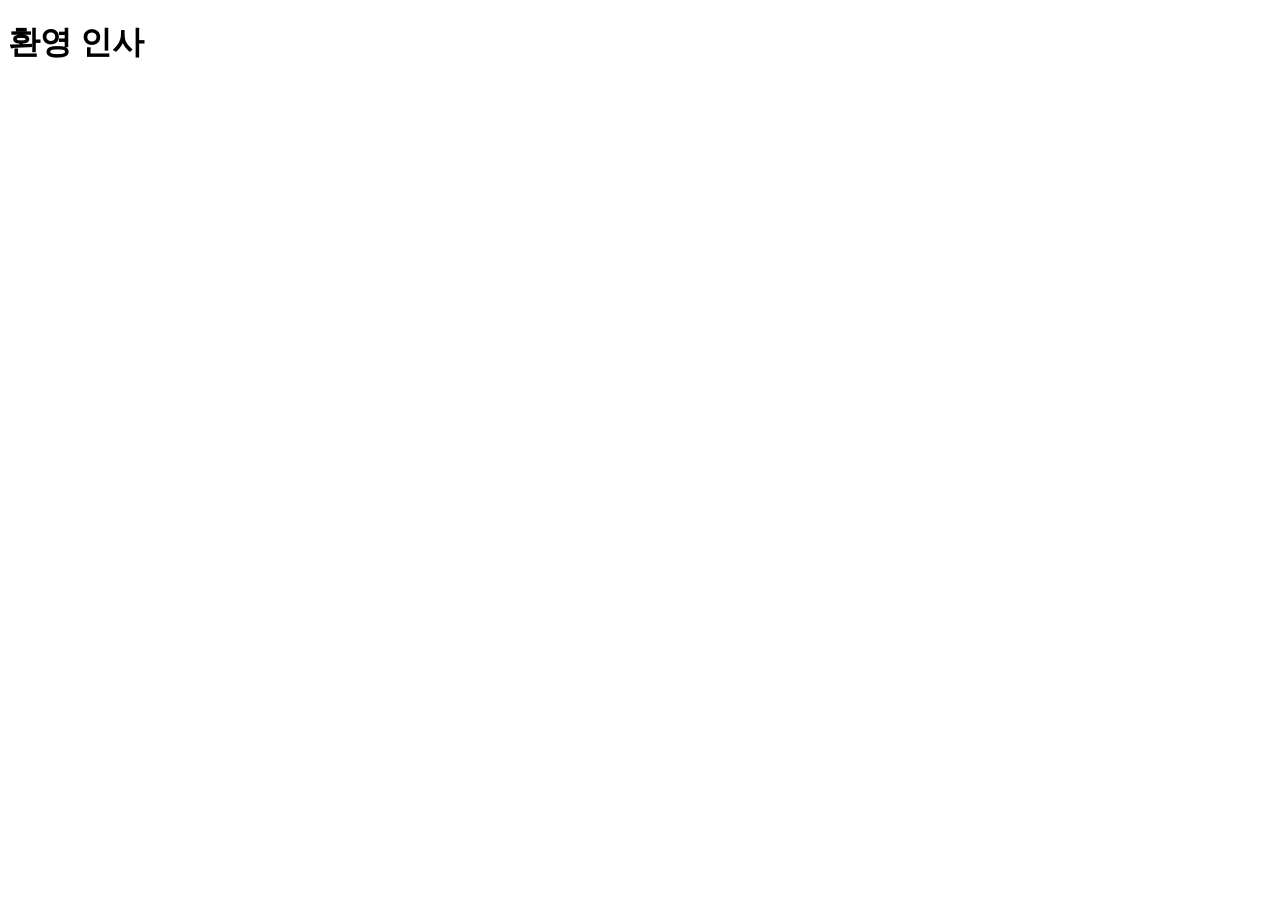
==== index.html @ c52d8b89 "index.html생성 과제" ====
<!DOCTYPE html>
<html lang="en">
<head>
    <meta charset="UTF-8">
    <meta name="viewport" content="width=device-width, initial-scale=1.0">
    <title>[과제]Project 구성과 index.html 생성</title>
</head>
<body>
    <h1>환영 인사</h1>
</body>
</html>
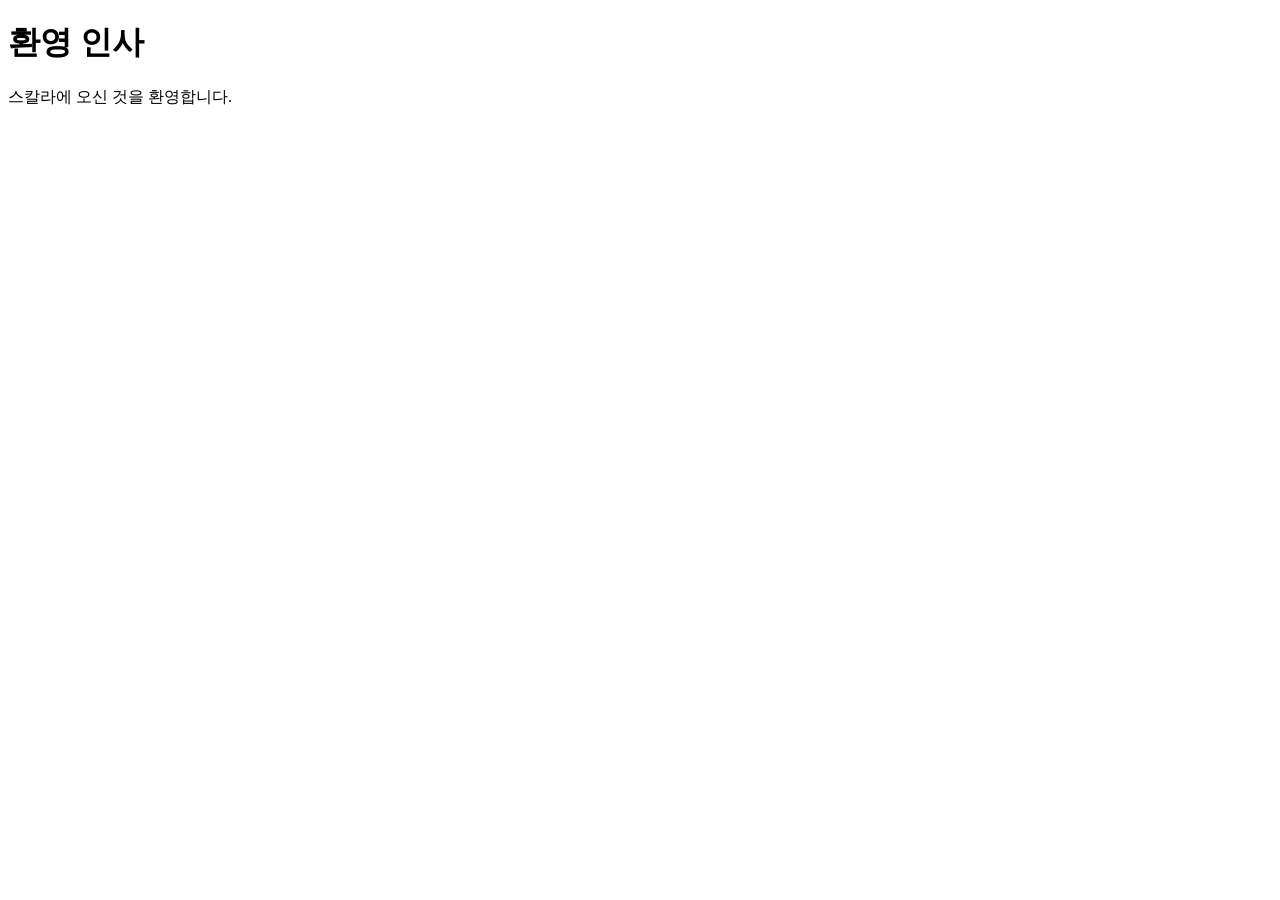
==== commit 2b348ed7: "index.html 과제 완료" ====
--- a/index.html
+++ b/index.html
@@ -7,5 +7,6 @@
 </head>
 <body>
     <h1>환영 인사</h1>
+    <p>스칼라에 오신 것을 환영합니다.</p>
 </body>
 </html>
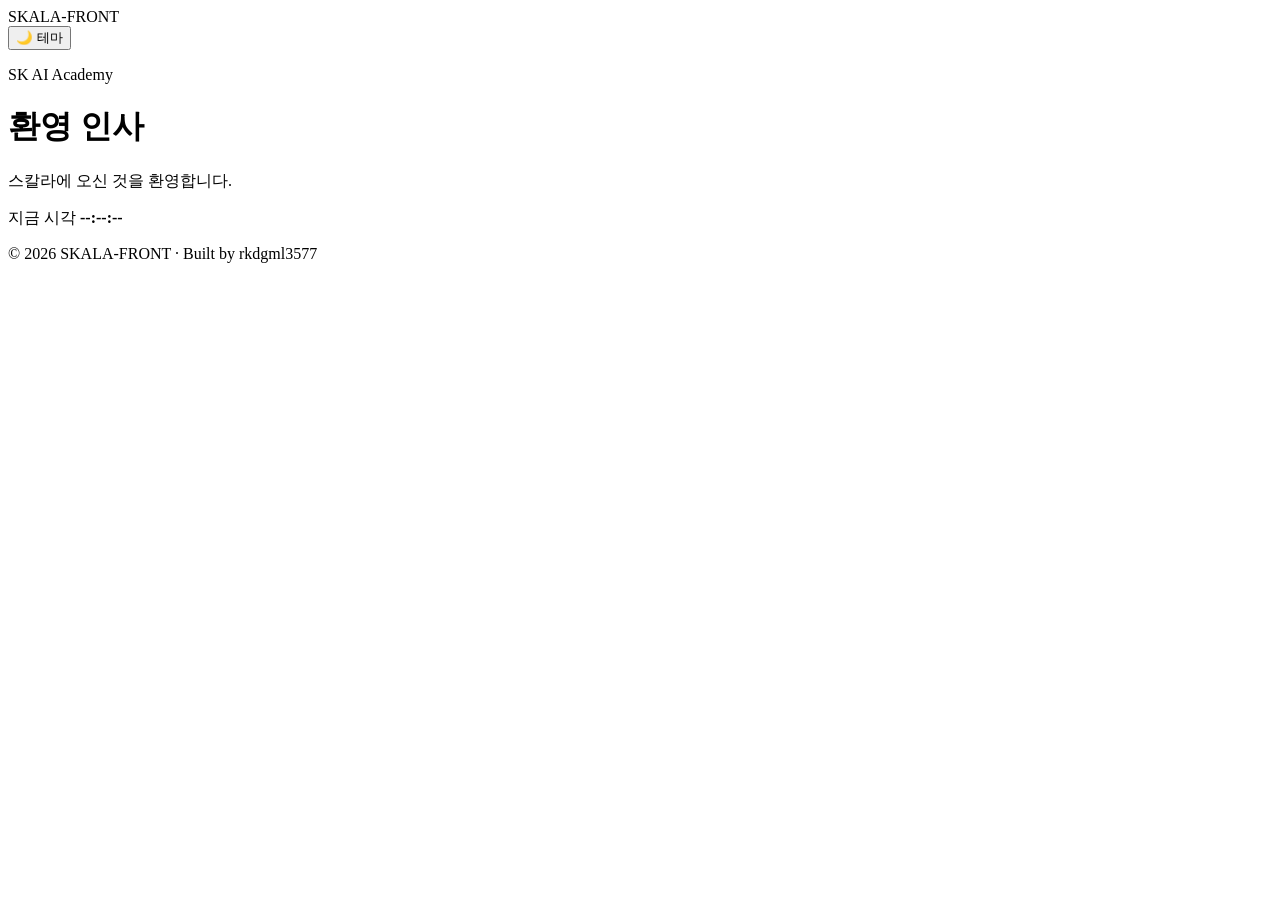
==== commit bdbd0879: "시멘틱 태그로 문서 구조화" ====
--- a/index.html
+++ b/index.html
@@ -1,12 +1,46 @@
 <!DOCTYPE html>
-<html lang="en">
+<html lang="ko">
 <head>
-    <meta charset="UTF-8">
-    <meta name="viewport" content="width=device-width, initial-scale=1.0">
-    <title>[과제]Project 구성과 index.html 생성</title>
+  <meta charset="UTF-8" />
+  <meta name="viewport" content="width=device-width, initial-scale=1.0" />
+
+  <!-- [SEO] 검색 결과에 노출되는 페이지 설명 -->
+  <meta name="description" content="SKALA 과정에 오신 것을 환영합니다. SK그룹 AI 실무자 양성 과정 SKALA-FRONT 소개 페이지입니다." />
+  <meta name="author" content="rkdgml3577" />
+  <!-- [SEO] 소셜 공유 시 미리보기(Open Graph) -->
+  <meta property="og:title" content="Welcome SKALA" />
+  <meta property="og:description" content="스칼라에 오신 것을 환영합니다." />
+  <meta property="og:type" content="website" />
+
+  <title>Welcome SKALA</title>
 </head>
 <body>
-    <h1>환영 인사</h1>
-    <p>스칼라에 오신 것을 환영합니다.</p>
+  <!-- 시맨틱 태그: 페이지 상단 영역 -->
+  <header>
+    <div class="brand">SKALA<span>-FRONT</span></div>
+    <button class="theme-btn" id="themeBtn" aria-label="화면 테마 전환">🌙 테마</button>
+  </header>
+
+  <!-- 시맨틱 태그: 핵심 콘텐츠 영역 -->
+  <main>
+    <p class="eyebrow">SK AI Academy</p>
+
+    <!-- [기본 요구사항] h1 "환영 인사" -->
+    <h1><span id="typed">환영 인사</span><span class="cursor" aria-hidden="true"></span></h1>
+
+    <!-- [기본 요구사항] 본문 p -->
+    <p class="lead">스칼라에 오신 것을 환영합니다.</p>
+
+    <!-- 실시간 시계 -->
+    <div class="clock" role="status" aria-live="off">
+      <span class="dot" aria-hidden="true"></span>
+      지금 시각 <strong id="clock">--:--:--</strong>
+    </div>
+  </main>
+
+  <!-- 시맨틱 태그: 페이지 하단 영역 -->
+  <footer>
+    <p>© 2026 SKALA-FRONT · Built by rkdgml3577</p>
+  </footer>
 </body>
 </html>
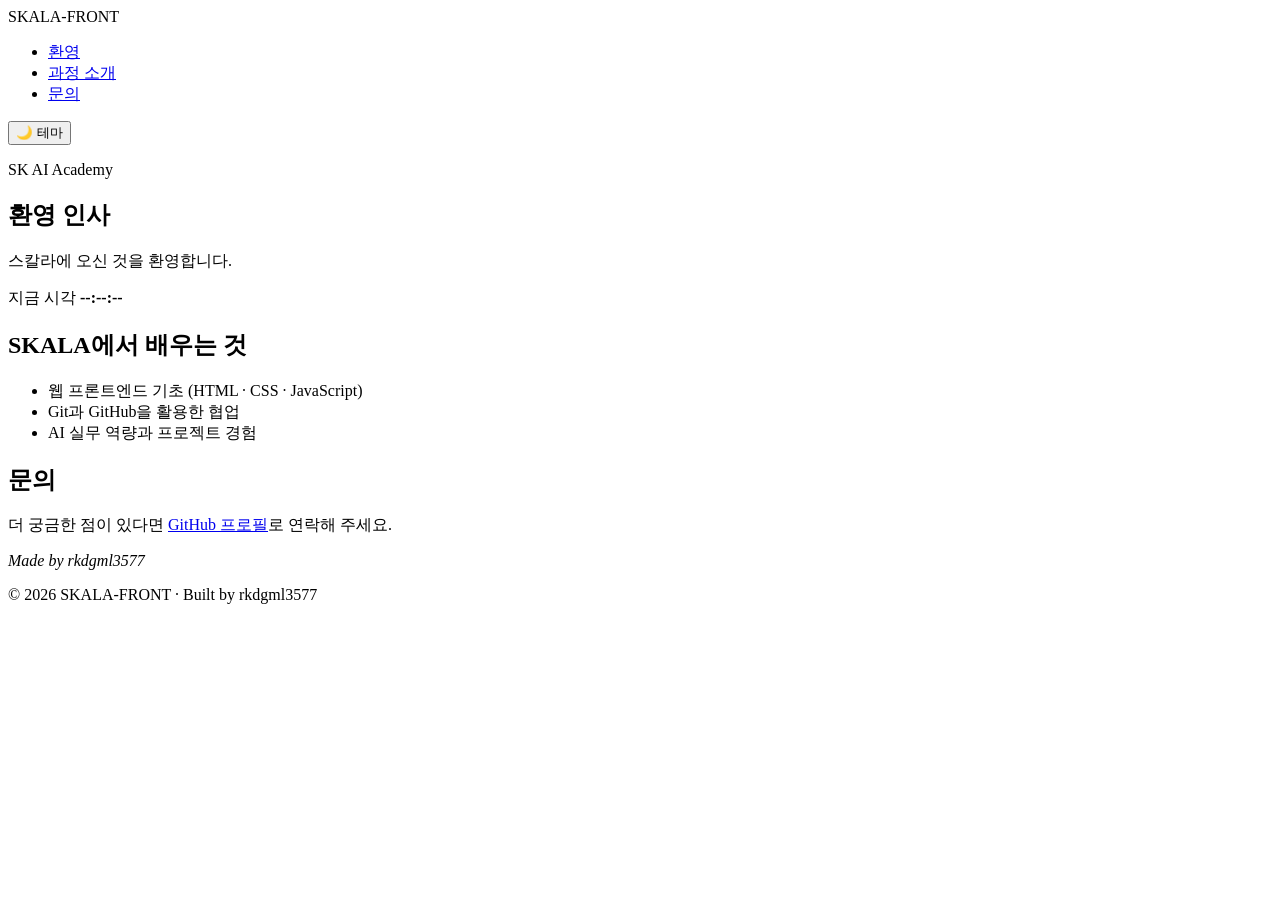
==== commit bbea8d66: "시맨틱 구조화: nav, section, 콘텐츠 목록 및 링크 추가" ====
--- a/index.html
+++ b/index.html
@@ -18,24 +18,58 @@
   <!-- 시맨틱 태그: 페이지 상단 영역 -->
   <header>
     <div class="brand">SKALA<span>-FRONT</span></div>
+
+    <!-- 네비게이션: 페이지 내 각 섹션으로 이동하는 앵커 링크 -->
+    <nav aria-label="주요 메뉴">
+      <ul>
+        <li><a href="#welcome">환영</a></li>
+        <li><a href="#about">과정 소개</a></li>
+        <li><a href="#contact">문의</a></li>
+      </ul>
+    </nav>
+
     <button class="theme-btn" id="themeBtn" aria-label="화면 테마 전환">🌙 테마</button>
   </header>
 
   <!-- 시맨틱 태그: 핵심 콘텐츠 영역 -->
   <main>
-    <p class="eyebrow">SK AI Academy</p>
+    <!-- 환영 섹션 -->
+    <section id="welcome">
+      <p class="eyebrow">SK AI Academy</p>
 
-    <!-- [기본 요구사항] h1 "환영 인사" -->
-    <h1><span id="typed">환영 인사</span><span class="cursor" aria-hidden="true"></span></h1>
+      <!-- [기본 요구사항] h1 "환영 인사" -->
+      <h1><span id="typed">환영 인사</span><span class="cursor" aria-hidden="true"></span></h1>
 
-    <!-- [기본 요구사항] 본문 p -->
-    <p class="lead">스칼라에 오신 것을 환영합니다.</p>
+      <!-- [기본 요구사항] 본문 p -->
+      <p class="lead">스칼라에 오신 것을 환영합니다.</p>
 
-    <!-- 실시간 시계 -->
-    <div class="clock" role="status" aria-live="off">
-      <span class="dot" aria-hidden="true"></span>
-      지금 시각 <strong id="clock">--:--:--</strong>
-    </div>
+      <!-- 실시간 시계 -->
+      <div class="clock" role="status" aria-live="off">
+        <span class="dot" aria-hidden="true"></span>
+        지금 시각 <strong id="clock">--:--:--</strong>
+      </div>
+    </section>
+
+    <!-- 과정 소개 섹션: 목록으로 배우는 내용 안내 -->
+    <section id="about">
+      <h2>SKALA에서 배우는 것</h2>
+      <ul>
+        <li>웹 프론트엔드 기초 (HTML · CSS · JavaScript)</li>
+        <li>Git과 GitHub을 활용한 협업</li>
+        <li>AI 실무 역량과 프로젝트 경험</li>
+      </ul>
+    </section>
+
+    <!-- 문의 섹션 -->
+    <section id="contact">
+      <h2>문의</h2>
+      <p>
+        더 궁금한 점이 있다면
+        <a href="https://github.com/rkdgml3577" target="_blank" rel="noopener noreferrer">GitHub 프로필</a>로
+        연락해 주세요.
+      </p>
+      <address>Made by rkdgml3577</address>
+    </section>
   </main>
 
   <!-- 시맨틱 태그: 페이지 하단 영역 -->
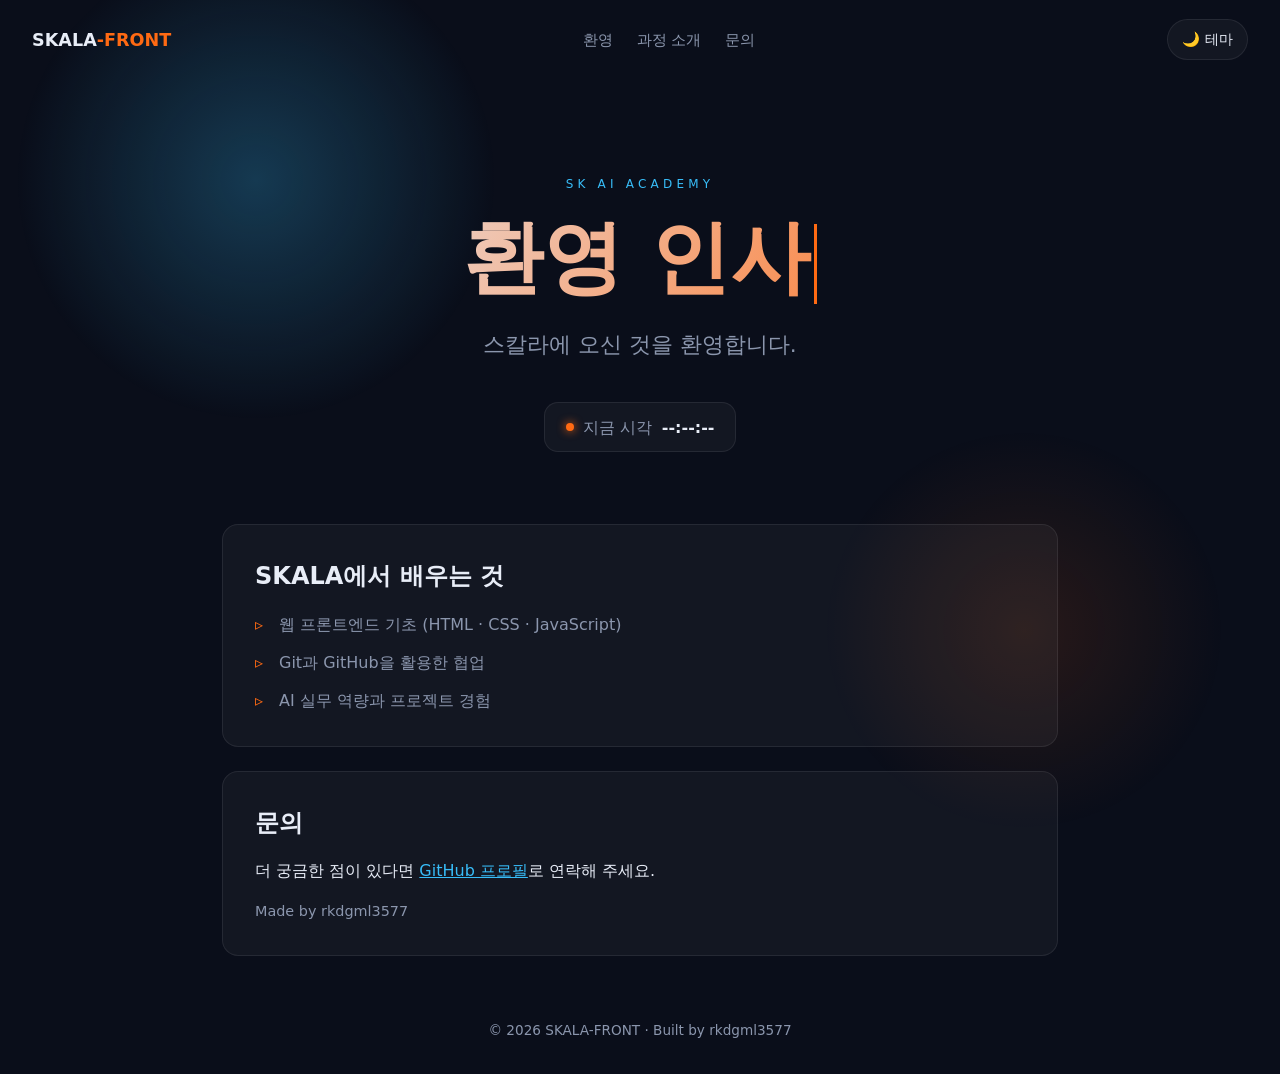
==== commit 87d6f53f: "CSS 스타일링: 다크/라이트 테마, 카드 레이아웃, 반응형 적용" ====
--- a/index.html
+++ b/index.html
@@ -13,6 +13,234 @@
   <meta property="og:type" content="website" />
 
   <title>Welcome SKALA</title>
+  <style>
+    /* ============================================================
+       디자인 토큰 — CSS 변수로 색을 한 곳에서 관리
+       ============================================================ */
+    :root {
+      --bg: #0a0e1a;
+      --surface: rgba(255,255,255,0.04);
+      --border: rgba(255,255,255,0.08);
+      --text: #e8edf7;
+      --text-dim: #8b96ad;
+      --accent: #ff6a13;      /* SK 브랜드 오렌지 — 유일한 강조색 */
+      --accent-2: #38bdf8;    /* 시안 — 보조 */
+      --glow: rgba(56, 189, 248, 0.25);
+      --font: 'Pretendard', 'Noto Sans KR', system-ui, sans-serif;
+    }
+
+    /* 라이트 테마: <html data-theme="light">일 때 값 교체 */
+    html[data-theme="light"] {
+      --bg: #f4f7fc;
+      --surface: rgba(10,14,26,0.03);
+      --border: rgba(10,14,26,0.08);
+      --text: #16203a;
+      --text-dim: #5a677f;
+      --glow: rgba(255, 106, 19, 0.18);
+    }
+
+    * { margin: 0; padding: 0; box-sizing: border-box; }
+
+    body {
+      font-family: var(--font);
+      background: var(--bg);
+      color: var(--text);
+      min-height: 100vh;
+      display: flex;
+      flex-direction: column;
+      transition: background 0.5s ease, color 0.5s ease;
+      line-height: 1.6;
+    }
+
+    /* 배경에 은은하게 흐르는 그라디언트 (시그니처) */
+    body::before {
+      content: "";
+      position: fixed;
+      inset: 0;
+      background:
+        radial-gradient(600px circle at 20% 20%, var(--glow), transparent 40%),
+        radial-gradient(500px circle at 80% 70%, rgba(255,106,19,0.12), transparent 40%);
+      z-index: 0;
+      pointer-events: none;
+    }
+
+    /* ---------- 헤더 & 네비게이션 ---------- */
+    header {
+      position: relative;
+      z-index: 1;
+      display: flex;
+      align-items: center;
+      justify-content: space-between;
+      gap: 1rem;
+      padding: 1.2rem 2rem;
+      flex-wrap: wrap;
+    }
+    .brand { font-weight: 800; font-size: 1.1rem; }
+    .brand span { color: var(--accent); }
+
+    nav ul {
+      display: flex;
+      gap: 1.5rem;
+      list-style: none;   /* 목록의 점 제거 */
+    }
+    nav a {
+      color: var(--text-dim);
+      text-decoration: none;
+      font-size: 0.95rem;
+      transition: color 0.2s ease;
+    }
+    nav a:hover { color: var(--accent); }
+
+    .theme-btn {
+      background: var(--surface);
+      border: 1px solid var(--border);
+      color: var(--text);
+      padding: 0.5rem 0.9rem;
+      border-radius: 999px;
+      cursor: pointer;
+      font: inherit;
+      font-size: 0.9rem;
+      transition: transform 0.15s ease;
+    }
+    .theme-btn:hover { transform: translateY(-2px); }
+    .theme-btn:focus-visible { outline: 2px solid var(--accent); outline-offset: 2px; }
+
+    /* ---------- 메인 ---------- */
+    main {
+      position: relative;
+      z-index: 1;
+      flex: 1;
+      width: 100%;
+      max-width: 900px;
+      margin: 0 auto;
+      padding: 2rem;
+    }
+
+    /* 환영 섹션: 화면 중앙 정렬 */
+    #welcome {
+      text-align: center;
+      padding: 4rem 0 3rem;
+    }
+    .eyebrow {
+      text-transform: uppercase;
+      letter-spacing: 0.35em;
+      font-size: 0.75rem;
+      color: var(--accent-2);
+      margin-bottom: 1.2rem;
+    }
+
+    /* [기본 요구사항] h1 — 그라디언트 텍스트로 강조 */
+    h1 {
+      font-size: clamp(2.8rem, 8vw, 5rem);
+      font-weight: 800;
+      line-height: 1.1;
+      background: linear-gradient(120deg, var(--text), var(--accent));
+      -webkit-background-clip: text;
+      background-clip: text;
+      -webkit-text-fill-color: transparent;
+    }
+    .cursor {
+      display: inline-block;
+      width: 3px; height: 1em;
+      background: var(--accent);
+      margin-left: 4px;
+      vertical-align: text-bottom;
+      -webkit-text-fill-color: var(--accent);
+      animation: blink 1s step-end infinite;
+    }
+    @keyframes blink { 50% { opacity: 0; } }
+
+    /* [기본 요구사항] 본문 p */
+    .lead {
+      margin: 1.5rem auto 0;
+      font-size: clamp(1.05rem, 2.5vw, 1.35rem);
+      color: var(--text-dim);
+      max-width: 40ch;
+    }
+
+    /* 실시간 시계 */
+    .clock {
+      margin-top: 2.5rem;
+      display: inline-flex;
+      align-items: center;
+      gap: 0.6rem;
+      padding: 0.7rem 1.3rem;
+      background: var(--surface);
+      border: 1px solid var(--border);
+      border-radius: 14px;
+      font-variant-numeric: tabular-nums;
+      color: var(--text-dim);
+    }
+    .clock strong { color: var(--text); }
+    .dot {
+      width: 8px; height: 8px; border-radius: 50%;
+      background: var(--accent);
+      box-shadow: 0 0 10px var(--accent);
+      animation: pulse 1.5s ease-in-out infinite;
+    }
+    @keyframes pulse { 50% { opacity: 0.3; transform: scale(0.8); } }
+
+    /* 과정 소개 · 문의 섹션 카드 */
+    #about, #contact {
+      background: var(--surface);
+      border: 1px solid var(--border);
+      border-radius: 16px;
+      padding: 2rem;
+      margin-top: 1.5rem;
+    }
+    h2 {
+      font-size: 1.5rem;
+      margin-bottom: 1rem;
+      color: var(--text);
+    }
+    #about ul {
+      list-style: none;
+      display: flex;
+      flex-direction: column;
+      gap: 0.8rem;
+    }
+    #about li {
+      padding-left: 1.5rem;
+      position: relative;
+      color: var(--text-dim);
+    }
+    /* 목록 앞에 오렌지 점 장식 */
+    #about li::before {
+      content: "▹";
+      position: absolute;
+      left: 0;
+      color: var(--accent);
+    }
+    #contact a { color: var(--accent-2); }
+    #contact address {
+      margin-top: 1rem;
+      font-style: normal;
+      color: var(--text-dim);
+      font-size: 0.9rem;
+    }
+
+    /* ---------- 푸터 ---------- */
+    footer {
+      position: relative;
+      z-index: 1;
+      text-align: center;
+      padding: 2rem;
+      color: var(--text-dim);
+      font-size: 0.85rem;
+    }
+
+    /* ---------- 반응형: 모바일 ---------- */
+    @media (max-width: 600px) {
+      header { justify-content: center; }
+      nav ul { gap: 1rem; }
+      main { padding: 1rem; }
+    }
+
+    /* 접근성: 모션 최소화 설정 사용자 */
+    @media (prefers-reduced-motion: reduce) {
+      *, *::before { animation: none !important; transition: none !important; }
+    }
+  </style>
 </head>
 <body>
   <!-- 시맨틱 태그: 페이지 상단 영역 -->
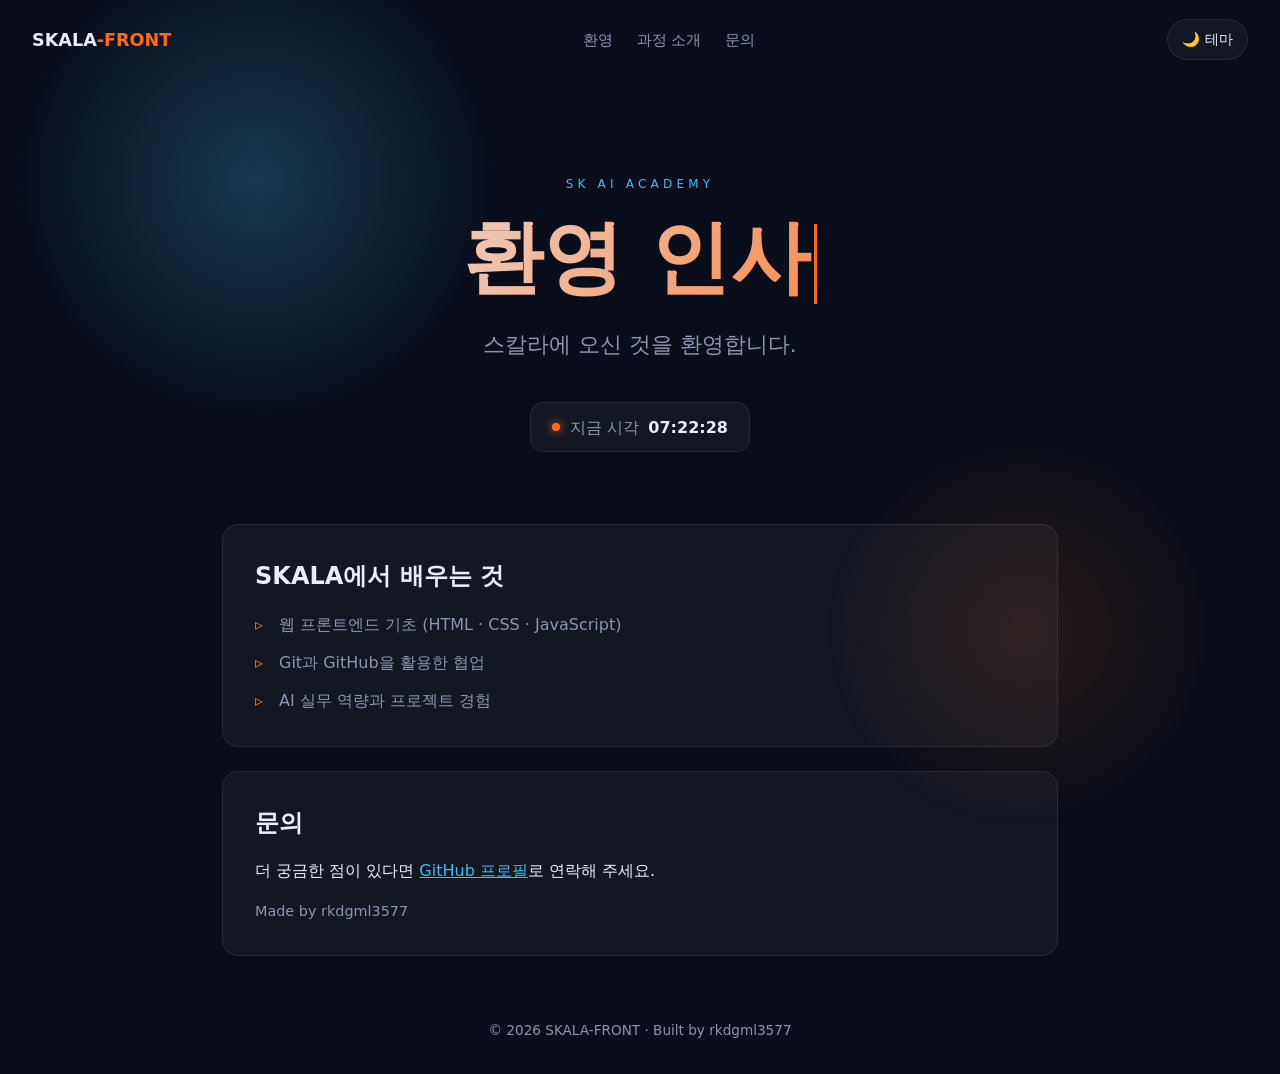
==== commit eeb337fe: "JS 인터랙션: 초기 타이핑 효과, 테마 토글, 실시간 시계" ====
--- a/index.html
+++ b/index.html
@@ -304,5 +304,57 @@
   <footer>
     <p>© 2026 SKALA-FRONT · Built by rkdgml3577</p>
   </footer>
+  <script>
+    /* ============================================================
+       JavaScript — 페이지에 동적 기능을 추가
+       ============================================================ */
+
+    // 모션 최소화를 원하는 사용자인지 확인 (접근성)
+    const reduceMotion = window.matchMedia('(prefers-reduced-motion: reduce)').matches;
+
+    /* ---------- 1) h1 타이핑 애니메이션 ----------
+       "환영 인사"를 한 글자씩 찍어서 등장시킴.
+       모션 최소화 사용자에게는 즉시 전체 텍스트를 보여줌. */
+    const typedEl = document.getElementById('typed');
+    const fullText = '환영 인사';
+    if (!reduceMotion) {
+      typedEl.textContent = '';          // 비우고 시작
+      let i = 0;
+      const timer = setInterval(() => {
+        typedEl.textContent += fullText[i];
+        i++;
+        if (i >= fullText.length) clearInterval(timer);  // 다 찍으면 멈춤
+      }, 180);
+    }
+
+    /* ---------- 2) 다크/라이트 테마 토글 ----------
+       버튼을 누르면 <html>의 data-theme 값을 바꿔 CSS 변수를 교체. */
+    const themeBtn = document.getElementById('themeBtn');
+    const htmlEl = document.documentElement;   // <html> 요소
+    themeBtn.addEventListener('click', () => {
+      const isLight = htmlEl.getAttribute('data-theme') === 'light';
+      if (isLight) {
+        htmlEl.removeAttribute('data-theme');  // 다크로
+        themeBtn.textContent = '🌙 테마';
+      } else {
+        htmlEl.setAttribute('data-theme', 'light');  // 라이트로
+        themeBtn.textContent = '☀️ 테마';
+      }
+    });
+
+    /* ---------- 3) 실시간 시계 ----------
+       1초마다 현재 시각을 HH:MM:SS 형식으로 갱신. */
+    const clockEl = document.getElementById('clock');
+    function updateClock() {
+      const now = new Date();
+      // padStart: 한 자리 숫자 앞에 0을 붙여 두 자리로 맞춤 (예: 9 → 09)
+      const hh = String(now.getHours()).padStart(2, '0');
+      const mm = String(now.getMinutes()).padStart(2, '0');
+      const ss = String(now.getSeconds()).padStart(2, '0');
+      clockEl.textContent = `${hh}:${mm}:${ss}`;
+    }
+    updateClock();                    // 즉시 한 번 표시
+    setInterval(updateClock, 1000);   // 이후 1초마다 갱신
+  </script>
 </body>
 </html>
